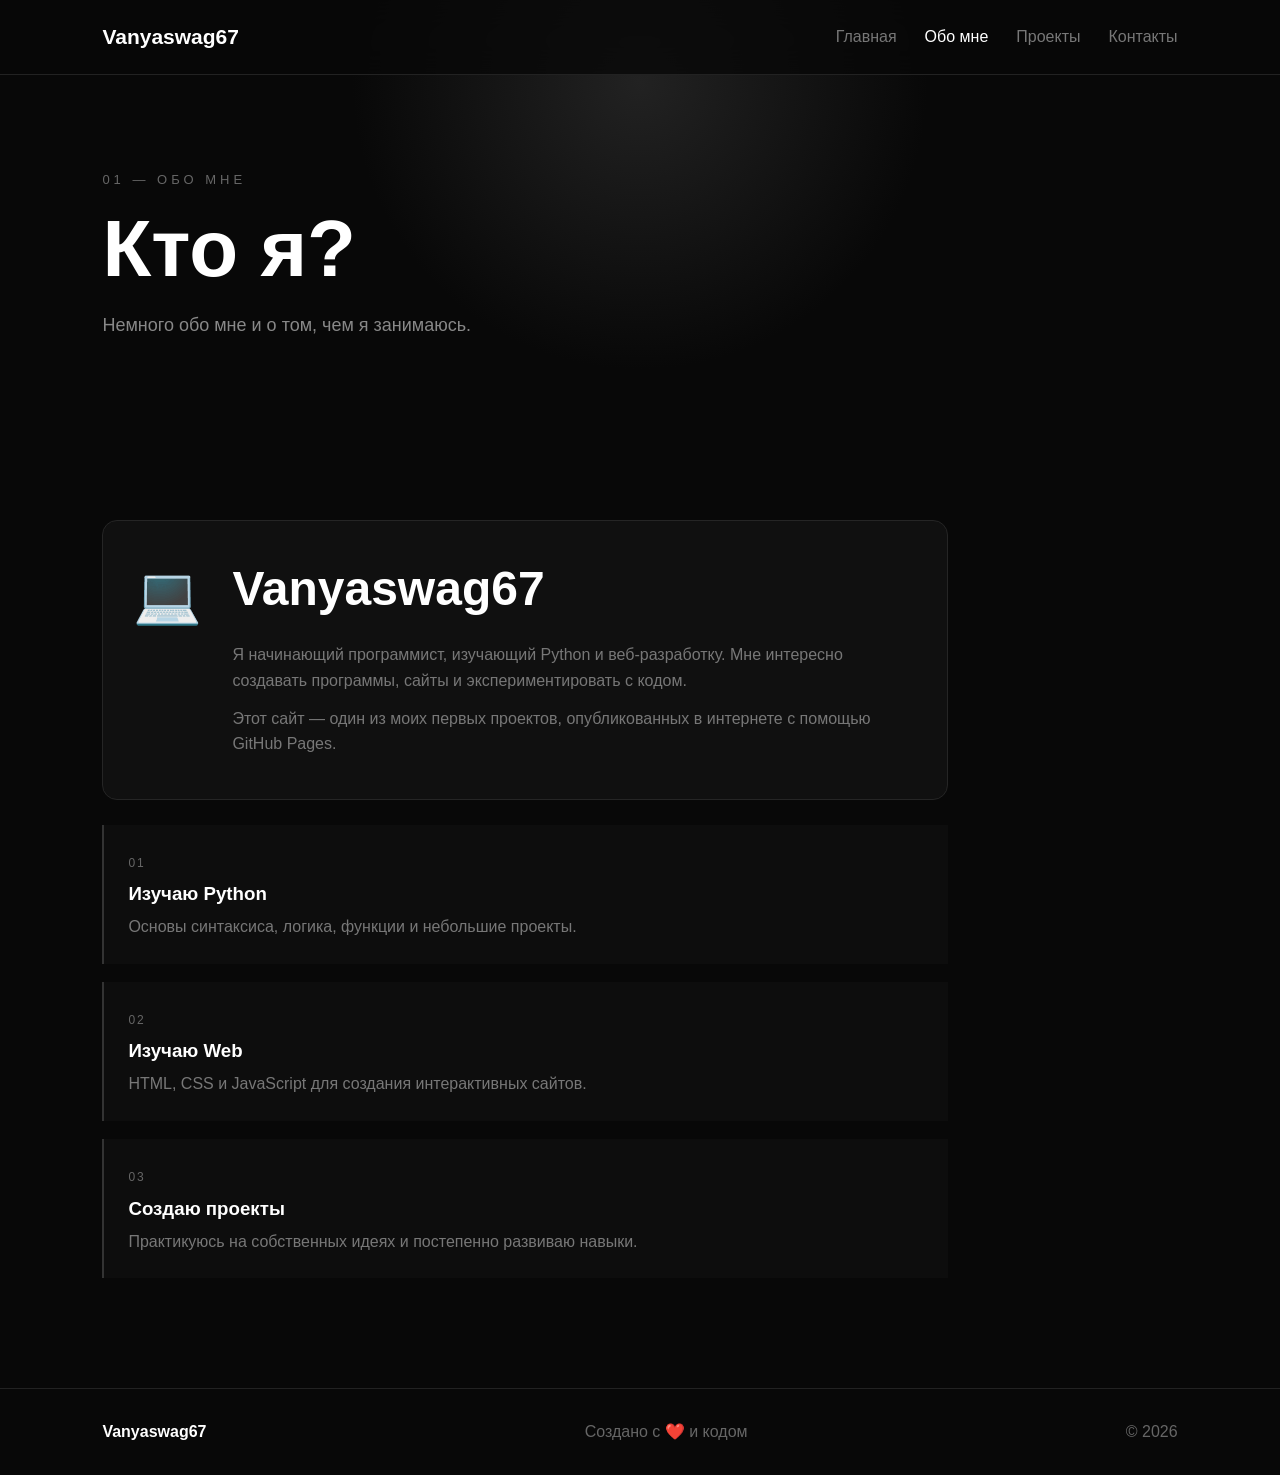
==== about.html @ 460838e3 "Add files via upload" ====
<!DOCTYPE html>
<html lang="ru">
<head>
    <meta charset="UTF-8">
    <meta name="viewport" content="width=device-width, initial-scale=1.0">
    <title>Vanyaswag67 | Обо мне</title>
    <link rel="stylesheet" href="style.css">
</head>
<body>
<nav>
    <a class="logo" href="index.html">Vanyaswag67</a>
    <div class="nav-links">
        <a href="index.html">Главная</a>
        <a class="active" href="about.html">Обо мне</a>
        <a href="projects.html">Проекты</a>
        <a href="contacts.html">Контакты</a>
    </div>
</nav>

<main>
<section class="page-hero">
    <p class="eyebrow">01 — ОБО МНЕ</p>
    <h1>Кто я?</h1>
    <p>Немного обо мне и о том, чем я занимаюсь.</p>
</section>

<section class="section narrow">
    <article class="about-card">
        <div class="big-icon">💻</div>
        <div>
            <h2>Vanyaswag67</h2>
            <p>Я начинающий программист, изучающий Python и веб-разработку. Мне интересно создавать программы, сайты и экспериментировать с кодом.</p>
            <p>Этот сайт — один из моих первых проектов, опубликованных в интернете с помощью GitHub Pages.</p>
        </div>
    </article>

    <div class="timeline">
        <div><span>01</span><h3>Изучаю Python</h3><p>Основы синтаксиса, логика, функции и небольшие проекты.</p></div>
        <div><span>02</span><h3>Изучаю Web</h3><p>HTML, CSS и JavaScript для создания интерактивных сайтов.</p></div>
        <div><span>03</span><h3>Создаю проекты</h3><p>Практикуюсь на собственных идеях и постепенно развиваю навыки.</p></div>
    </div>
</section>
</main>

<footer><strong>Vanyaswag67</strong><span>Создано с ❤️ и кодом</span><span>© 2026</span></footer>
<script src="script.js"></script>
</body>
</html>
---- style.css ----
*{margin:0;padding:0;box-sizing:border-box}
html{scroll-behavior:smooth}
body{font-family:Arial,Helvetica,sans-serif;background:#080808;color:#fff;line-height:1.6;min-height:100vh}
nav{position:fixed;top:0;left:0;width:100%;display:flex;justify-content:space-between;align-items:center;padding:20px 8%;background:rgba(8,8,8,.8);backdrop-filter:blur(15px);border-bottom:1px solid #222;z-index:1000}
.logo{color:#fff;text-decoration:none;font-weight:800;font-size:21px}
.nav-links{display:flex;gap:28px}.nav-links a{color:#777;text-decoration:none;transition:.25s}.nav-links a:hover,.nav-links a.active{color:#fff}
.hero{min-height:100vh;display:flex;justify-content:space-between;align-items:center;gap:70px;padding:150px 8% 90px;background:radial-gradient(circle at 20% 30%,#242424 0,transparent 30%),radial-gradient(circle at 80% 70%,#191919 0,transparent 30%)}
.hero-content{max-width:650px}.eyebrow{color:#666;letter-spacing:4px;font-size:13px;margin-bottom:16px}
.hero h1{font-size:clamp(52px,7vw,90px);line-height:1.05}.hero h1 span{color:#ddd}.hero h2{font-size:28px;color:#aaa;margin-top:20px}.description,.page-hero>p:last-child{color:#888;font-size:18px;margin-top:20px;max-width:600px}
.buttons{display:flex;gap:14px;margin-top:35px}.button{display:inline-block;padding:14px 24px;border-radius:9px;text-decoration:none;transition:.25s}.primary{background:#fff;color:#080808}.secondary{border:1px solid #444;color:#fff}.button:hover{transform:translateY(-3px)}
.code-window{width:450px;background:#101010;border:1px solid #292929;border-radius:15px;box-shadow:0 30px 80px rgba(0,0,0,.5);overflow:hidden;animation:floating 4s ease-in-out infinite}.window-top{display:flex;gap:7px;padding:15px;border-bottom:1px solid #252525}.window-top i{width:10px;height:10px;border-radius:50%;background:#555}.code-window pre{padding:30px;overflow:auto;color:#aaa;font-size:14px}.string{color:#fff}.comment{color:#666}.muted{color:#aaa}@keyframes floating{0%,100%{transform:translateY(0)}50%{transform:translateY(-12px)}}
.section{padding:110px 8%}.section h2{font-size:48px;margin-bottom:45px}.grid{display:grid;gap:20px}.three{grid-template-columns:repeat(3,1fr)}.card,.about-card,.contact-card{background:#101010;border:1px solid #252525;border-radius:15px;padding:30px;transition:.3s}.card:hover,.about-card:hover,.contact-card:hover{transform:translateY(-7px);border-color:#4a4a4a}.card-icon{font-size:32px;display:block;margin-bottom:25px}.card h3,.card h2{font-size:25px;margin-bottom:10px}.card p,.about-card p{color:#777}.page-hero{padding:170px 8% 70px;background:radial-gradient(circle at 50% 20%,#222,transparent 40%)}.page-hero h1{font-size:clamp(50px,7vw,80px);line-height:1.05}.narrow{max-width:1050px}.about-card{display:flex;gap:30px;align-items:flex-start}.big-icon{font-size:55px}.about-card h2{margin-bottom:15px}.about-card p{margin-bottom:12px}.timeline{display:grid;gap:18px;margin-top:25px}.timeline>div{padding:24px;border-left:2px solid #333;background:#0d0d0d}.timeline span{color:#666;font-size:12px;letter-spacing:2px}.timeline h3{margin:5px 0}.timeline p{color:#777}.project-top{display:flex;justify-content:space-between;align-items:center}.project-top .card-icon{margin:0}.badge{font-size:11px;color:#777;border:1px solid #333;border-radius:20px;padding:5px 9px}.project h2{font-size:25px;margin:25px 0 10px}.tech{display:inline-block;margin-top:22px;color:#aaa;font-size:13px}.contact-section{text-align:center}.contact-card{display:inline-flex;text-align:left;gap:18px;align-items:center;margin-bottom:30px}.contact-icon{font-size:38px}.contact-card small{color:#666;letter-spacing:3px}.contact-card h2{margin:2px 0 4px;font-size:28px}.contact-card p{color:#777}footer{display:flex;justify-content:space-between;align-items:center;padding:30px 8%;border-top:1px solid #222;color:#666}footer strong{color:#fff}
@media(max-width:900px){.hero{flex-direction:column;text-align:center}.description{margin-left:auto;margin-right:auto}.buttons{justify-content:center}.code-window{width:100%;max-width:500px}.three{grid-template-columns:1fr}.section{padding:90px 6%}}
@media(max-width:600px){nav{padding:18px 5%}.nav-links{gap:12px;font-size:12px}.logo{font-size:17px}.hero{padding:130px 5% 70px}.hero h1{font-size:50px}.hero h2{font-size:22px}.section{padding:75px 5%}.section h2{font-size:38px}.page-hero{padding:140px 5% 50px}.about-card{flex-direction:column}.contact-card{display:flex}footer{flex-direction:column;gap:8px;text-align:center}}
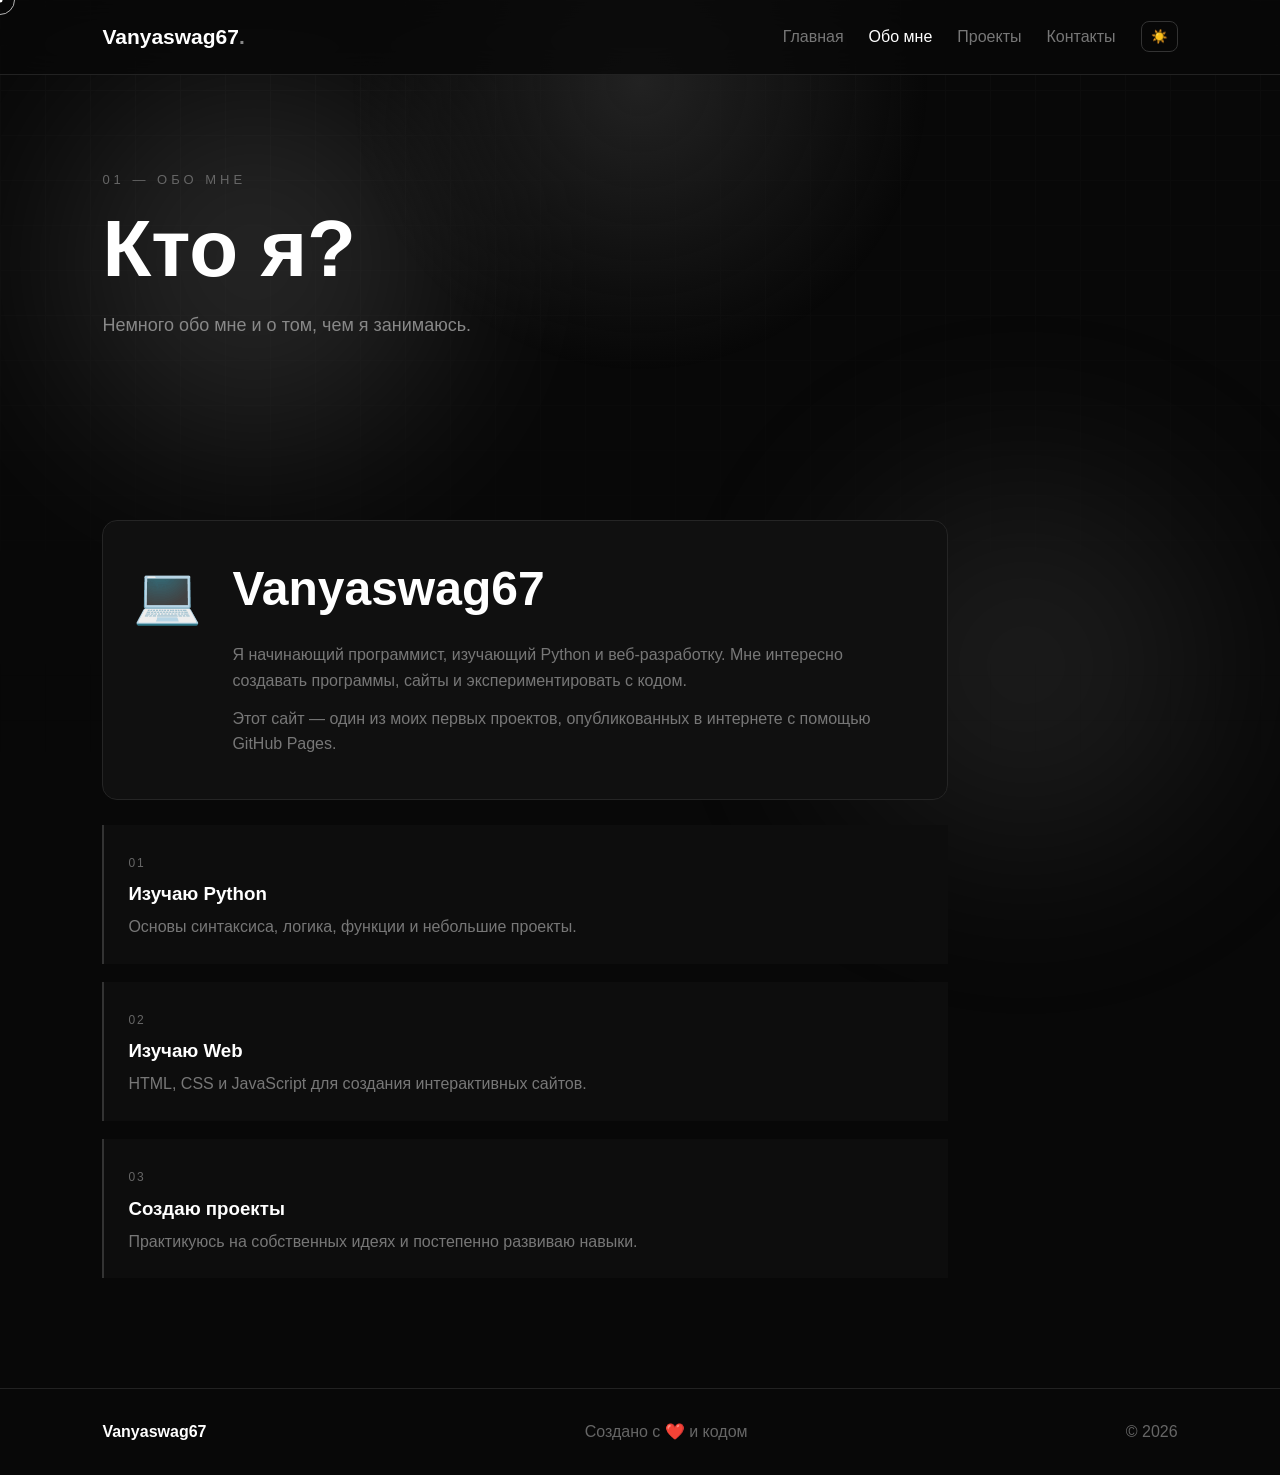
==== commit a74c2ddb: "Add files via upload" ====
--- a/about.html
+++ b/about.html
@@ -1,48 +1,8 @@
 <!DOCTYPE html>
-<html lang="ru">
-<head>
-    <meta charset="UTF-8">
-    <meta name="viewport" content="width=device-width, initial-scale=1.0">
-    <title>Vanyaswag67 | Обо мне</title>
-    <link rel="stylesheet" href="style.css">
-</head>
-<body>
-<nav>
-    <a class="logo" href="index.html">Vanyaswag67</a>
-    <div class="nav-links">
-        <a href="index.html">Главная</a>
-        <a class="active" href="about.html">Обо мне</a>
-        <a href="projects.html">Проекты</a>
-        <a href="contacts.html">Контакты</a>
-    </div>
-</nav>
-
-<main>
-<section class="page-hero">
-    <p class="eyebrow">01 — ОБО МНЕ</p>
-    <h1>Кто я?</h1>
-    <p>Немного обо мне и о том, чем я занимаюсь.</p>
-</section>
-
-<section class="section narrow">
-    <article class="about-card">
-        <div class="big-icon">💻</div>
-        <div>
-            <h2>Vanyaswag67</h2>
-            <p>Я начинающий программист, изучающий Python и веб-разработку. Мне интересно создавать программы, сайты и экспериментировать с кодом.</p>
-            <p>Этот сайт — один из моих первых проектов, опубликованных в интернете с помощью GitHub Pages.</p>
-        </div>
-    </article>
-
-    <div class="timeline">
-        <div><span>01</span><h3>Изучаю Python</h3><p>Основы синтаксиса, логика, функции и небольшие проекты.</p></div>
-        <div><span>02</span><h3>Изучаю Web</h3><p>HTML, CSS и JavaScript для создания интерактивных сайтов.</p></div>
-        <div><span>03</span><h3>Создаю проекты</h3><p>Практикуюсь на собственных идеях и постепенно развиваю навыки.</p></div>
-    </div>
-</section>
-</main>
-
-<footer><strong>Vanyaswag67</strong><span>Создано с ❤️ и кодом</span><span>© 2026</span></footer>
-<script src="script.js"></script>
-</body>
-</html>
+<html lang="ru"><head><meta charset="UTF-8"><meta name="viewport" content="width=device-width, initial-scale=1.0"><title>Vanyaswag67 | Обо мне</title><link rel="stylesheet" href="style.css"></head>
+<body><div id="loader"><div class="loader-logo">Vanyaswag67</div><div class="loader-bar"><span></span></div></div><div class="cursor"></div><div class="cursor-dot"></div><div class="bg-grid"></div><div class="glow glow-one"></div><div class="glow glow-two"></div>
+<nav><a class="logo" href="index.html">Vanyaswag67<span>.</span></a><button class="menu-toggle" aria-label="Открыть меню"><span></span><span></span><span></span></button><div class="nav-links"><a href="index.html">Главная</a><a class="active" href="about.html">Обо мне</a><a href="projects.html">Проекты</a><a href="contacts.html">Контакты</a><button id="theme-toggle" aria-label="Переключить тему">☀️</button></div></nav>
+<main><section class="page-hero reveal"><p class="eyebrow">01 — ОБО МНЕ</p><h1>Кто я?</h1><p>Немного обо мне и о том, чем я занимаюсь.</p></section>
+<section class="section narrow"><article class="about-card reveal"><div class="big-icon">💻</div><div><h2>Vanyaswag67</h2><p>Я начинающий программист, изучающий Python и веб-разработку. Мне интересно создавать программы, сайты и экспериментировать с кодом.</p><p>Этот сайт — один из моих первых проектов, опубликованных в интернете с помощью GitHub Pages.</p></div></article>
+<div class="timeline"><div class="reveal"><span>01</span><h3>Изучаю Python</h3><p>Основы синтаксиса, логика, функции и небольшие проекты.</p></div><div class="reveal"><span>02</span><h3>Изучаю Web</h3><p>HTML, CSS и JavaScript для создания интерактивных сайтов.</p></div><div class="reveal"><span>03</span><h3>Создаю проекты</h3><p>Практикуюсь на собственных идеях и постепенно развиваю навыки.</p></div></div></section></main>
+<footer><strong>Vanyaswag67</strong><span>Создано с ❤️ и кодом</span><span>© 2026</span></footer><script src="script.js"></script></body></html>
--- a/style.css
+++ b/style.css
@@ -1,14 +1,14 @@
-*{margin:0;padding:0;box-sizing:border-box}
-html{scroll-behavior:smooth}
-body{font-family:Arial,Helvetica,sans-serif;background:#080808;color:#fff;line-height:1.6;min-height:100vh}
-nav{position:fixed;top:0;left:0;width:100%;display:flex;justify-content:space-between;align-items:center;padding:20px 8%;background:rgba(8,8,8,.8);backdrop-filter:blur(15px);border-bottom:1px solid #222;z-index:1000}
-.logo{color:#fff;text-decoration:none;font-weight:800;font-size:21px}
-.nav-links{display:flex;gap:28px}.nav-links a{color:#777;text-decoration:none;transition:.25s}.nav-links a:hover,.nav-links a.active{color:#fff}
-.hero{min-height:100vh;display:flex;justify-content:space-between;align-items:center;gap:70px;padding:150px 8% 90px;background:radial-gradient(circle at 20% 30%,#242424 0,transparent 30%),radial-gradient(circle at 80% 70%,#191919 0,transparent 30%)}
-.hero-content{max-width:650px}.eyebrow{color:#666;letter-spacing:4px;font-size:13px;margin-bottom:16px}
-.hero h1{font-size:clamp(52px,7vw,90px);line-height:1.05}.hero h1 span{color:#ddd}.hero h2{font-size:28px;color:#aaa;margin-top:20px}.description,.page-hero>p:last-child{color:#888;font-size:18px;margin-top:20px;max-width:600px}
-.buttons{display:flex;gap:14px;margin-top:35px}.button{display:inline-block;padding:14px 24px;border-radius:9px;text-decoration:none;transition:.25s}.primary{background:#fff;color:#080808}.secondary{border:1px solid #444;color:#fff}.button:hover{transform:translateY(-3px)}
+*{margin:0;padding:0;box-sizing:border-box}html{scroll-behavior:smooth}body{font-family:Arial,Helvetica,sans-serif;background:#080808;color:#fff;line-height:1.6;min-height:100vh;overflow-x:hidden;transition:background .3s,color .3s}
+body.light{background:#f4f4f4;color:#111}body.light nav{background:rgba(244,244,244,.82);border-color:#ddd}body.light .nav-links a{color:#777}body.light .nav-links a:hover,body.light .nav-links a.active{color:#111}body.light .card,body.light .about-card,body.light .contact-card,body.light .code-window{background:#fff;border-color:#ddd;box-shadow:0 15px 50px rgba(0,0,0,.07)}body.light .card p,body.light .about-card p,body.light .contact-card p,body.light .description,body.light .page-hero>p:last-child{color:#666}body.light .hero{background:radial-gradient(circle at 20% 30%,#ddd 0,transparent 30%),radial-gradient(circle at 80% 70%,#ddd 0,transparent 30%)}body.light .secondary{color:#111;border-color:#bbb}body.light .window-top{border-color:#ddd}body.light pre{color:#555}body.light .string{color:#111}body.light .logo{color:#111}body.light footer{border-color:#ddd}body.light .timeline>div{background:#fff}
+#loader{position:fixed;inset:0;background:#080808;display:flex;flex-direction:column;align-items:center;justify-content:center;z-index:9999;transition:opacity .5s,visibility .5s}.loader-logo{font-size:30px;font-weight:800;margin-bottom:25px}.loader-bar{width:180px;height:3px;background:#222;overflow:hidden}.loader-bar span{display:block;width:40%;height:100%;background:#fff;animation:load 1.2s infinite ease-in-out}@keyframes load{0%{transform:translateX(-100%)}100%{transform:translateX(350%)}}#loader.hide{opacity:0;visibility:hidden}
+.bg-grid{position:fixed;inset:0;pointer-events:none;opacity:.2;background-image:linear-gradient(#222 1px,transparent 1px),linear-gradient(90deg,#222 1px,transparent 1px);background-size:45px 45px;mask-image:linear-gradient(to bottom,black,transparent 85%);z-index:-3}.glow{position:fixed;width:380px;height:380px;border-radius:50%;filter:blur(100px);opacity:.12;pointer-events:none;z-index:-2}.glow-one{background:#fff;top:8%;left:5%;animation:drift 9s infinite alternate}.glow-two{background:#aaa;right:5%;bottom:5%;animation:drift 11s infinite alternate-reverse}@keyframes drift{to{transform:translate(80px,40px) scale(1.15)}}
+.cursor{position:fixed;width:30px;height:30px;border:1px solid #fff;border-radius:50%;pointer-events:none;z-index:10001;transform:translate(-50%,-50%);transition:width .2s,height .2s,opacity .2s;opacity:.7}.cursor-dot{position:fixed;width:5px;height:5px;background:#fff;border-radius:50%;pointer-events:none;z-index:10002;transform:translate(-50%,-50%)}body.light .cursor{border-color:#111}body.light .cursor-dot{background:#111}
+nav{position:fixed;top:0;left:0;width:100%;display:flex;justify-content:space-between;align-items:center;padding:20px 8%;background:rgba(8,8,8,.8);backdrop-filter:blur(15px);border-bottom:1px solid #222;z-index:1000}.logo{color:#fff;text-decoration:none;font-weight:800;font-size:21px}.logo span{color:#888}.nav-links{display:flex;gap:25px;align-items:center}.nav-links a{color:#777;text-decoration:none;transition:.25s}.nav-links a:hover,.nav-links a.active{color:#fff}.nav-links button{background:none;border:1px solid #333;color:inherit;border-radius:8px;padding:7px 9px;cursor:pointer}.menu-toggle{display:none;background:none;border:0;width:38px;cursor:pointer;color:inherit}.menu-toggle span{display:block;height:2px;background:currentColor;margin:6px 0;transition:.3s}
+.hero{min-height:100vh;display:flex;justify-content:space-between;align-items:center;gap:70px;padding:150px 8% 90px;background:radial-gradient(circle at 20% 30%,#242424 0,transparent 30%),radial-gradient(circle at 80% 70%,#191919 0,transparent 30%)}.hero-content{max-width:650px}.eyebrow{color:#666;letter-spacing:4px;font-size:13px;margin-bottom:16px}.hero h1{font-size:clamp(52px,7vw,90px);line-height:1.05}.hero h1 span.typing{color:#aaa}.caret{animation:blink .7s infinite}@keyframes blink{50%{opacity:0}}.hero h2{font-size:28px;color:#aaa;margin-top:20px}.description,.page-hero>p:last-child{color:#888;font-size:18px;margin-top:20px;max-width:600px}.buttons{display:flex;gap:14px;margin-top:35px}.button{display:inline-block;padding:14px 24px;border-radius:9px;text-decoration:none;transition:.25s;border:0;cursor:pointer;font-size:15px}.primary{background:#fff;color:#080808}.secondary{border:1px solid #444;color:#fff}.button:hover{transform:translateY(-3px);box-shadow:0 10px 30px rgba(255,255,255,.1)}
 .code-window{width:450px;background:#101010;border:1px solid #292929;border-radius:15px;box-shadow:0 30px 80px rgba(0,0,0,.5);overflow:hidden;animation:floating 4s ease-in-out infinite}.window-top{display:flex;gap:7px;padding:15px;border-bottom:1px solid #252525}.window-top i{width:10px;height:10px;border-radius:50%;background:#555}.code-window pre{padding:30px;overflow:auto;color:#aaa;font-size:14px}.string{color:#fff}.comment{color:#666}.muted{color:#aaa}@keyframes floating{0%,100%{transform:translateY(0)}50%{transform:translateY(-12px)}}
-.section{padding:110px 8%}.section h2{font-size:48px;margin-bottom:45px}.grid{display:grid;gap:20px}.three{grid-template-columns:repeat(3,1fr)}.card,.about-card,.contact-card{background:#101010;border:1px solid #252525;border-radius:15px;padding:30px;transition:.3s}.card:hover,.about-card:hover,.contact-card:hover{transform:translateY(-7px);border-color:#4a4a4a}.card-icon{font-size:32px;display:block;margin-bottom:25px}.card h3,.card h2{font-size:25px;margin-bottom:10px}.card p,.about-card p{color:#777}.page-hero{padding:170px 8% 70px;background:radial-gradient(circle at 50% 20%,#222,transparent 40%)}.page-hero h1{font-size:clamp(50px,7vw,80px);line-height:1.05}.narrow{max-width:1050px}.about-card{display:flex;gap:30px;align-items:flex-start}.big-icon{font-size:55px}.about-card h2{margin-bottom:15px}.about-card p{margin-bottom:12px}.timeline{display:grid;gap:18px;margin-top:25px}.timeline>div{padding:24px;border-left:2px solid #333;background:#0d0d0d}.timeline span{color:#666;font-size:12px;letter-spacing:2px}.timeline h3{margin:5px 0}.timeline p{color:#777}.project-top{display:flex;justify-content:space-between;align-items:center}.project-top .card-icon{margin:0}.badge{font-size:11px;color:#777;border:1px solid #333;border-radius:20px;padding:5px 9px}.project h2{font-size:25px;margin:25px 0 10px}.tech{display:inline-block;margin-top:22px;color:#aaa;font-size:13px}.contact-section{text-align:center}.contact-card{display:inline-flex;text-align:left;gap:18px;align-items:center;margin-bottom:30px}.contact-icon{font-size:38px}.contact-card small{color:#666;letter-spacing:3px}.contact-card h2{margin:2px 0 4px;font-size:28px}.contact-card p{color:#777}footer{display:flex;justify-content:space-between;align-items:center;padding:30px 8%;border-top:1px solid #222;color:#666}footer strong{color:#fff}
-@media(max-width:900px){.hero{flex-direction:column;text-align:center}.description{margin-left:auto;margin-right:auto}.buttons{justify-content:center}.code-window{width:100%;max-width:500px}.three{grid-template-columns:1fr}.section{padding:90px 6%}}
-@media(max-width:600px){nav{padding:18px 5%}.nav-links{gap:12px;font-size:12px}.logo{font-size:17px}.hero{padding:130px 5% 70px}.hero h1{font-size:50px}.hero h2{font-size:22px}.section{padding:75px 5%}.section h2{font-size:38px}.page-hero{padding:140px 5% 50px}.about-card{flex-direction:column}.contact-card{display:flex}footer{flex-direction:column;gap:8px;text-align:center}}
+.section{padding:110px 8%}.section h2{font-size:48px;margin-bottom:45px}.grid{display:grid;gap:20px}.three{grid-template-columns:repeat(3,1fr)}.card,.about-card,.contact-card{background:#101010;border:1px solid #252525;border-radius:15px;padding:30px;transition:.3s}.card:hover,.about-card:hover,.contact-card:hover{transform:translateY(-7px);border-color:#4a4a4a;box-shadow:0 20px 50px rgba(0,0,0,.2)}.card-icon{font-size:32px;display:block;margin-bottom:25px}.card h3,.card h2{font-size:25px;margin-bottom:10px}.card p,.about-card p{color:#777}.page-hero{padding:170px 8% 70px;background:radial-gradient(circle at 50% 20%,#222,transparent 40%)}.page-hero h1{font-size:clamp(50px,7vw,80px);line-height:1.05}.narrow{max-width:1050px}.about-card{display:flex;gap:30px;align-items:flex-start}.big-icon{font-size:55px}.about-card h2{margin-bottom:15px}.about-card p{margin-bottom:12px}.timeline{display:grid;gap:18px;margin-top:25px}.timeline>div{padding:24px;border-left:2px solid #333;background:#0d0d0d}.timeline span{color:#666;font-size:12px;letter-spacing:2px}.timeline h3{margin:5px 0}.timeline p{color:#777}.project-top{display:flex;justify-content:space-between;align-items:center}.project-top .card-icon{margin:0}.badge{font-size:11px;color:#777;border:1px solid #333;border-radius:20px;padding:5px 9px}.project h2{font-size:25px;margin:25px 0 10px}.project p{min-height:52px}.tech{display:inline-block;margin-top:22px;color:#aaa;font-size:13px}
+.stats{display:grid;grid-template-columns:repeat(3,1fr);gap:20px;padding-top:0}.stat{padding:25px;border-top:1px solid #333}.stat strong{display:block;font-size:45px}.stat span{color:#777}
+.contact-section{text-align:center}.contact-card{display:inline-flex;text-align:left;gap:18px;align-items:center;margin:0 10px 30px}.contact-icon{font-size:38px}.contact-card small{color:#666;letter-spacing:3px}.contact-card h2{margin:2px 0 4px;font-size:28px}.contact-card p{color:#777}.form-card{display:block;max-width:620px;text-align:left;margin:0 auto!important}.form-card form{display:grid;gap:12px;margin-top:20px}.form-card input,.form-card textarea{width:100%;background:#080808;border:1px solid #333;color:#fff;border-radius:9px;padding:13px;font:inherit;resize:vertical}.form-card input:focus,.form-card textarea:focus{outline:1px solid #777}.form-card #form-note{font-size:13px;margin-top:4px}
+footer{display:flex;justify-content:space-between;align-items:center;padding:30px 8%;border-top:1px solid #222;color:#666}footer strong{color:#fff}.reveal{opacity:0;transform:translateY(25px);transition:opacity .7s ease,transform .7s ease}.reveal.visible{opacity:1;transform:translateY(0)}
+@media(max-width:900px){.hero{flex-direction:column;text-align:center}.description{margin-left:auto;margin-right:auto}.buttons{justify-content:center}.code-window{width:100%;max-width:500px}.three,.stats{grid-template-columns:1fr}.section{padding:90px 6%}}
+@media(max-width:700px){.cursor,.cursor-dot{display:none}nav{padding:18px 5%}.menu-toggle{display:block}.nav-links{position:absolute;top:70px;left:5%;right:5%;display:flex;flex-direction:column;align-items:stretch;gap:0;padding:12px;background:rgba(12,12,12,.97);border:1px solid #292929;border-radius:14px;opacity:0;visibility:hidden;transform:translateY(-10px);transition:.3s}.nav-links.open{opacity:1;visibility:visible;transform:translateY(0)}.nav-links a{padding:13px 15px;border-radius:8px}.nav-links button{align-self:flex-start;margin:8px 15px}.hero{padding:130px 5% 70px}.hero h1{font-size:50px}.hero h2{font-size:22px}.section{padding:75px 5%}.section h2{font-size:38px}.page-hero{padding:140px 5% 50px}.about-card{flex-direction:column}footer{flex-direction:column;gap:8px;text-align:center}.code-window pre{font-size:12px;padding:20px}.contact-card{display:flex;margin-left:0;margin-right:0}}
